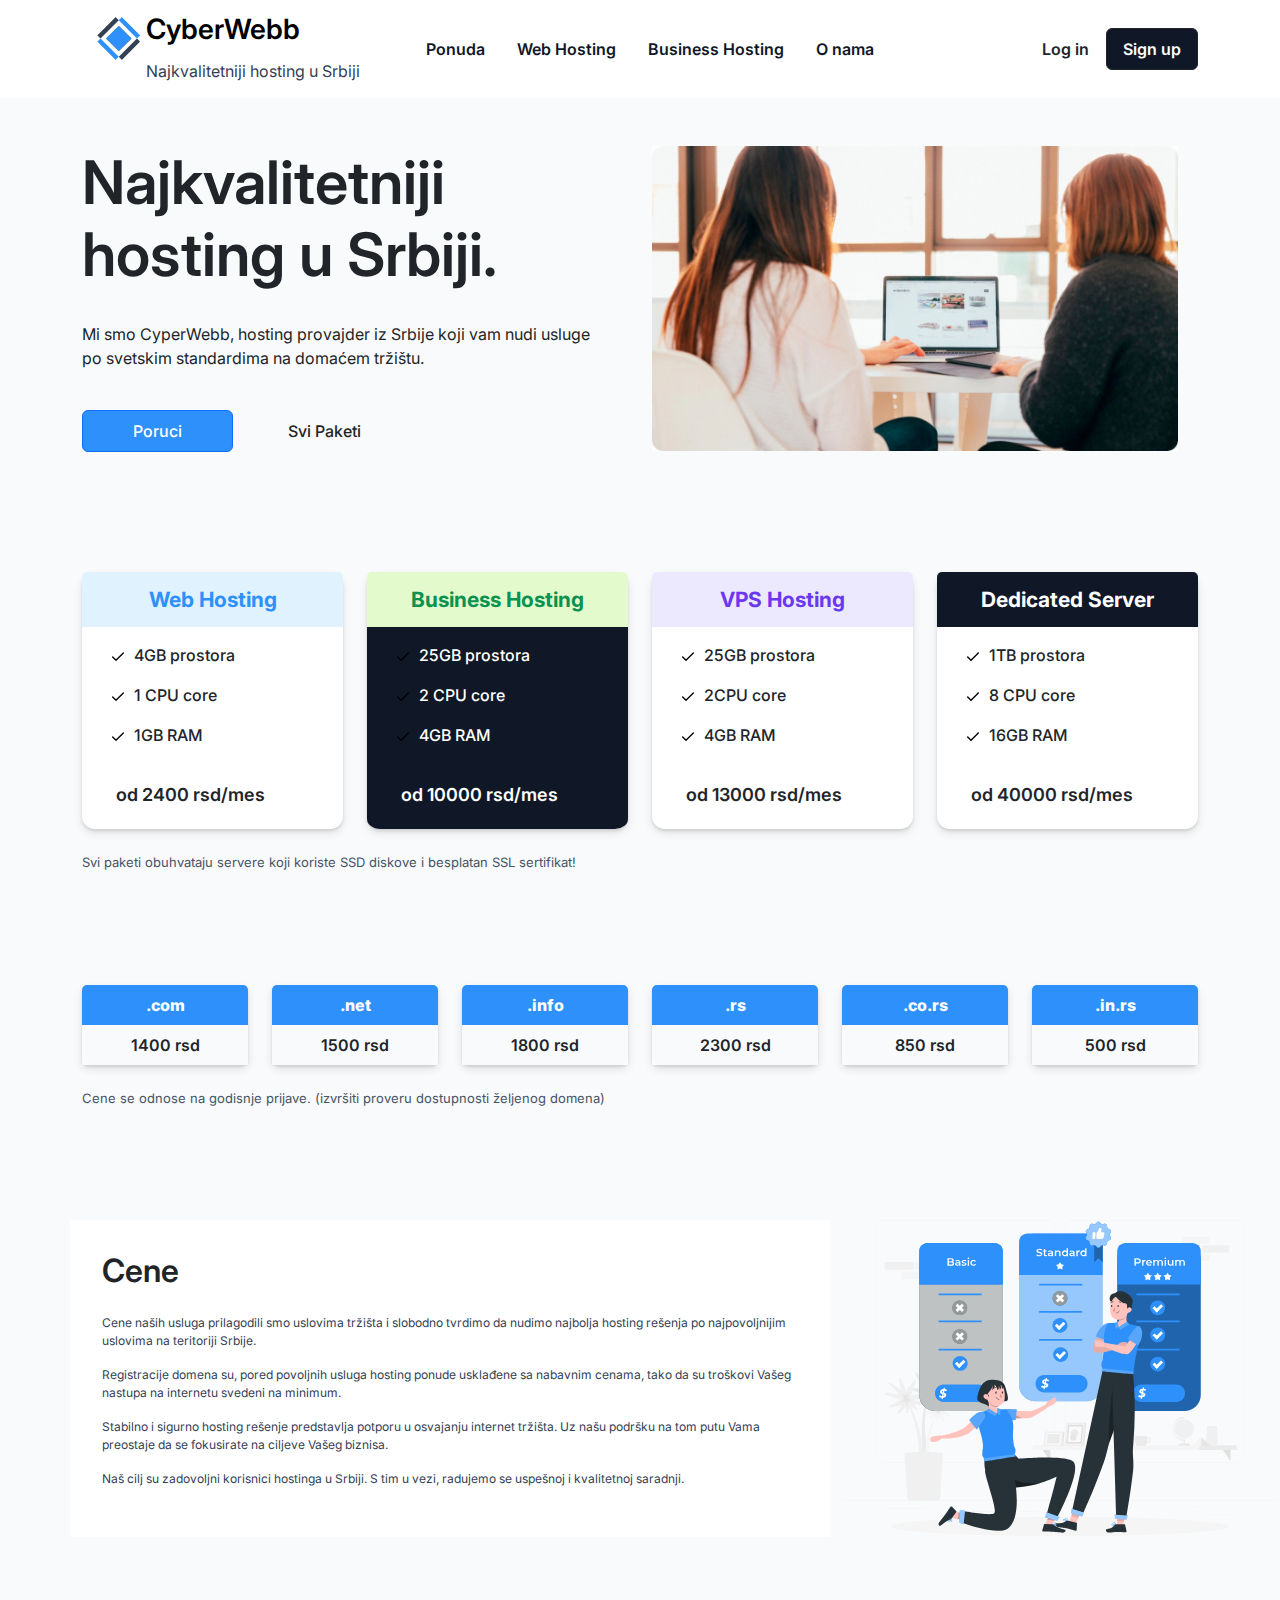
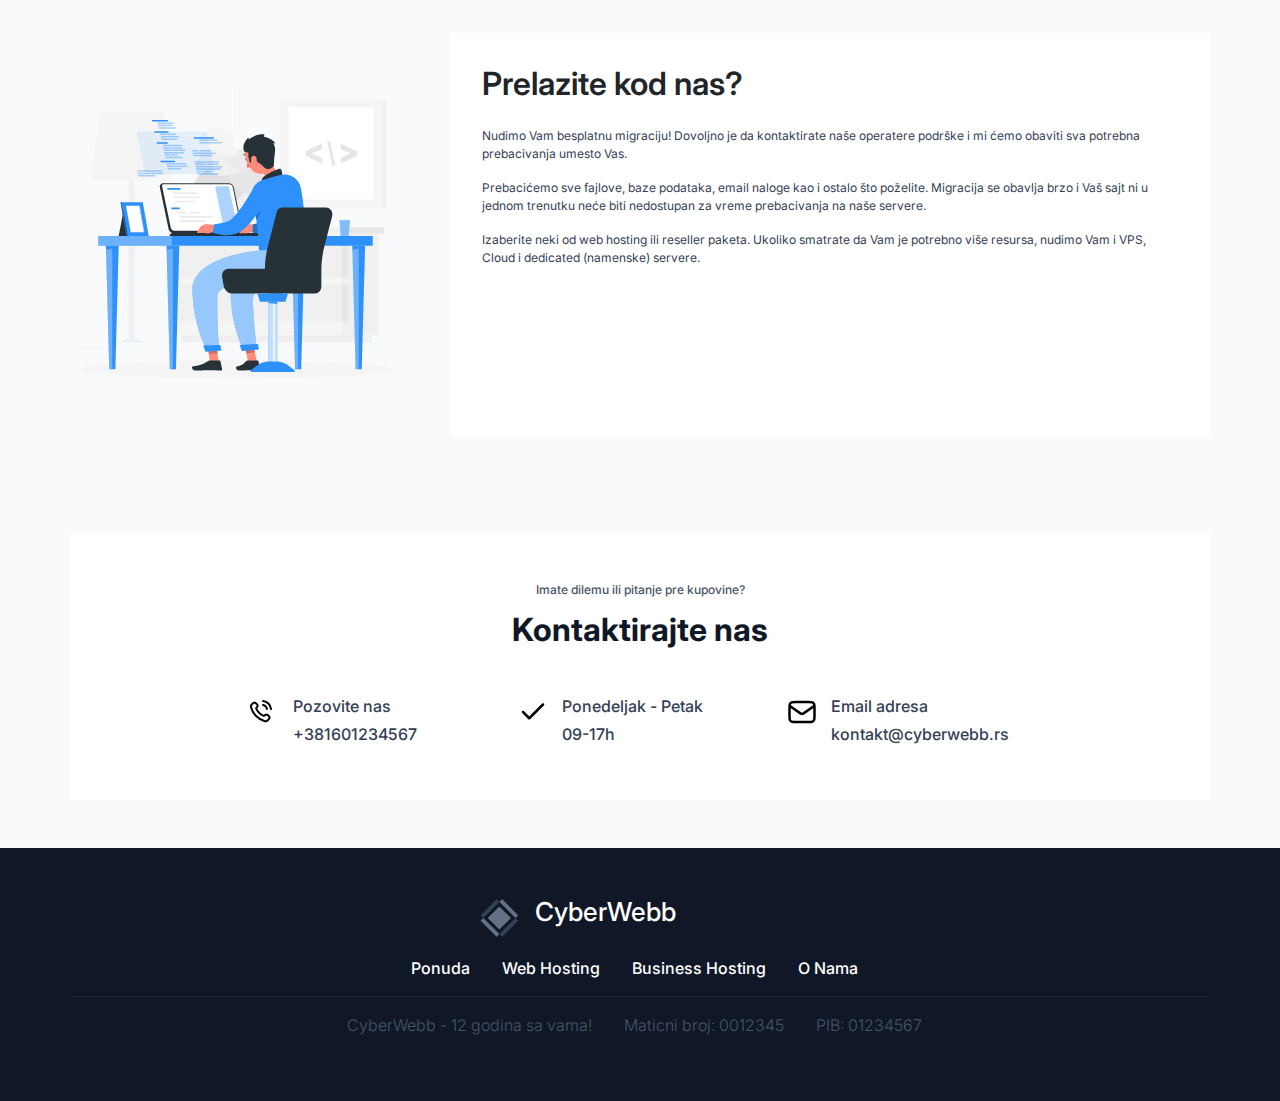
==== index.html @ d907bb4c "Initial commit" ====
<!DOCTYPE html>
<html lang="en">
<head>
  <title>Bootstrap Example</title>
  <meta charset="utf-8">
  <meta name="viewport" content="width=device-width, initial-scale=1">
  <link href="https://cdn.jsdelivr.net/npm/bootstrap@5.2.3/dist/css/bootstrap.min.css" rel="stylesheet">
  <script src="https://cdn.jsdelivr.net/npm/bootstrap@5.2.3/dist/js/bootstrap.bundle.min.js"></script>

  <link rel="preconnect" href="https://fonts.googleapis.com">
  <link rel="preconnect" href="https://fonts.gstatic.com" crossorigin>
  <link href="https://fonts.googleapis.com/css2?family=Inter:wght@100;200;300;400;500;600;700;800;900&family=Roboto:wght@100&display=swap" rel="stylesheet">

  <link rel="stylesheet" href="mystyle.css">
  <link rel="stylesheet" href="colors.css">
  <link rel="stylesheet" href="fonts.css">

</head>
<body>

<nav class="navbar navbar-expand-sm bg-white navbar-white">
  <div class="container">
    <a class="navbar-brand" href="#">
      <div class="container">
        <div class="row">
          <div class="col-sm-2">
            <img src="img/logouboji.svg" style="width: 50px" class="center">
          </div>
          <div class="col-sm-10">
            <h3>CyberWebb</h3>
            <small>Najkvalitetniji hosting u Srbiji</small>
          </div>
        </div>
      </div>
    </a>
    <button class="navbar-toggler" type="button" data-bs-toggle="collapse" data-bs-target="#collapsibleNavbar">
      <span class="navbar-toggler-icon"></span>
    </button>
    <div class="collapse navbar-collapse" id="collapsibleNavbar">
      <ul class="navbar-nav me-auto">
        <li class="nav-item">
          <a class="nav-link" href="#">Ponuda</a>
        </li>
        <li class="nav-item">
          <a class="nav-link" href="#">Web Hosting</a>
        </li>
        <li class="nav-item">
          <a class="nav-link" href="#">Business Hosting</a>
        </li>
        <li class="nav-item">
          <a class="nav-link" href="#">O nama</a>
        </li>
      </ul>
      <form class="d-flex">
        <button class="btn btn-white" type="button">Log in</button>
        <button class="btn btn-dark" type="button">Sign up</button>
      </form>
    </div>
  </div>
</nav>

<div class="container-fluid front-page">
  <div class="container">
    <div class="row">
      <div class="col-sm-6">
        <h1>Najkvalitetniji hosting u Srbiji.</h1>
        <br>
        <p>Mi smo CyperWebb, hosting provajder iz Srbije koji vam nudi usluge po svetskim standardima na domaćem tržištu.</p>
        <br>
        <div>
          <button type="button" class="btn btn-primary">Poruci</button>
          <button type="button" class="btn btn-white">Svi Paketi</button>
        </div>
        <br>
      </div>
      <div class="col-sm-6">
        <img src="img/slika3.tiff" style="max-width: 100%;">
      </div>
    </div>
  </div>
</div>

<div class="container-fluid">
  <div class="container ponude">
    <div class="row">
      <div class="col-lg-3 col-sm-6 mb-4">
        <div class="card web-hosting">
          <div class="card-header">
            Web Hosting
          </div>
          <div class="card-body">
            <div class="container">
              <div class="row">
                <div class="col-1">
                  <img src="img/check.svg" style="height: 16px">
                </div>
                <div class="col-10">
                  <p>4GB prostora</p>
                </div>
              </div>
            </div>
            <div class="container">
              <div class="row">
                <div class="col-1">
                  <img src="img/check.svg" style="height: 16px">
                </div>
                <div class="col-10">
                  <p>1 CPU core</p>
                </div>
              </div>
            </div>
            <div class="container">
              <div class="row">
                <div class="col-1">
                  <img src="img/check.svg" style="height: 16px">
                </div>
                <div class="col-10">
                  <p>1GB RAM</p>  
                </div>
              </div>
            </div>
            <div class="container cena">
              od 2400 rsd/mes
            </div>
          </div>
        </div>
      </div>
      <div class="col-lg-3 col-sm-6 mb-4">
        <div class="card business-hosting">
          <div class="card-header ">
            Business Hosting
          </div>
          <div class="card-body">
            <div class="container">
              <div class="row">
                <div class="col-1">
                  <img src="img/check.svg" style="height: 16px">
                </div>
                <div class="col-10">
                  <p>25GB prostora</p>
                </div>
              </div>
            </div>
            <div class="container">
              <div class="row">
                <div class="col-1">
                  <img src="img/check.svg" style="height: 16px">
                </div>
                <div class="col-10">
                  <p>2 CPU core</p>
                </div>
              </div>
            </div>
            <div class="container">
              <div class="row">
                <div class="col-1">
                  <img src="img/check.svg" style="height: 16px">
                </div>
                <div class="col-10">
                  <p>4GB RAM</p>  
                </div>
              </div>
            </div>
            <div class="container cena">
              od 10000 rsd/mes
            </div>
          </div>
        </div>
      </div>
      <div class="col-lg-3 col-sm-6 mb-4">
        <div class="card vps-hosting">
          <div class="card-header ">
            VPS Hosting
          </div>
          <div class="card-body">
            <div class="container">
              <div class="row">
                <div class="col-1">
                  <img src="img/check.svg" style="height: 16px">
                </div>
                <div class="col-10">
                  <p>25GB prostora</p>
                </div>
              </div>
            </div>
            <div class="container">
              <div class="row">
                <div class="col-1">
                  <img src="img/check.svg" style="height: 16px">
                </div>
                <div class="col-10">
                  <p>2CPU core</p>
                </div>
              </div>
            </div>
            <div class="container">
              <div class="row">
                <div class="col-1">
                  <img src="img/check.svg" style="height: 16px">
                </div>
                <div class="col-10">
                  <p>4GB RAM</p>  
                </div>
              </div>
            </div>
            <div class="container cena">
              od 13000 rsd/mes
            </div>
          </div>
        </div>
      </div>
      <div class="col-lg-3 col-sm-6 mb-4">
        <div class="card dedicated-server">
          <div class="card-header ">
            Dedicated Server
          </div>
          <div class="card-body">
            <div class="container">
              <div class="row">
                <div class="col-1">
                  <img src="img/check.svg" style="height: 16px">
                </div>
                <div class="col-10">
                  <p>1TB prostora</p>
                </div>
              </div>
            </div>
            <div class="container">
              <div class="row">
                <div class="col-1">
                  <img src="img/check.svg" style="height: 16px">
                </div>
                <div class="col-10">
                  <p>8 CPU core</p>
                </div>
              </div>
            </div>
            <div class="container">
              <div class="row">
                <div class="col-1">
                  <img src="img/check.svg" style="height: 16px">
                </div>
                <div class="col-10">
                  <p>16GB RAM</p>  
                </div>
              </div>
            </div>
            <div class="container cena">
              od 40000 rsd/mes
            </div>
          </div>
        </div>
      </div>
    </div>
  </div>
  <div class="container napomena">
    <div>
      <p>Svi paketi obuhvataju servere koji koriste SSD diskove i besplatan SSL sertifikat!</p>
    </div>
  </div>
</div>

<div class="container-fluid tabela">
  <div class="container">
    <div class="row">
      <div class="col-lg-2 col-md-4 col-sm-4 mb-4">
        <div class="card">
          <div class="card-header header">
            .com
          </div>
          <div class="card-header footer">
            1400 rsd
          </div>
        </div>
      </div>
      <div class="col-lg-2 col-md-4 col-sm-4 mb-4">
        <div class="card">
          <div class="card-header header">
            .net
          </div>
          <div class="card-header footer">
            1500 rsd
          </div>
        </div>
      </div>
      <div class="col-lg-2 col-md-4 col-sm-4 mb-4">
        <div class="card">
          <div class="card-header header">
            .info
          </div>
          <div class="card-header footer">
            1800 rsd
          </div>
        </div>
      </div>
      <div class="col-lg-2 col-md-4 col-sm-4 mb-4">
        <div class="card">
          <div class="card-header header">
            .rs
          </div>
          <div class="card-header footer">
            2300 rsd
          </div>
        </div>
      </div>
      <div class="col-lg-2 col-md-4 col-sm-4 mb-4">
        <div class="card">
          <div class="card-header header">
            .co.rs
          </div>
          <div class="card-header footer">
            850 rsd
          </div>
        </div>
      </div>
      <div class="col-lg-2 col-md-4 col-sm-4 mb-4">
        <div class="card">
          <div class="card-header header">
            .in.rs
          </div>
          <div class="card-header footer">
            500 rsd
          </div>
        </div>
      </div>
    </div>
  </div>
  <div class="container napomena">
    <div>
      <p>Cene se odnose na godisnje prijave. (izvršiti proveru dostupnosti željenog domena)</p>
    </div>
  </div>
</div>

<div class="container-fluid cene opis">
  <div class="container">
    <div class="row">
      <div class="col-sm-8 veliki-tekst">
        <h2>Cene</h2>
        <p>
        Cene naših usluga prilagodili smo uslovima tržišta i slobodno tvrdimo da nudimo najbolja hosting rešenja po najpovoljnijim uslovima na teritoriji Srbije.</p>
        <p>Registracije domena su, pored povoljnih usluga hosting ponude usklađene sa nabavnim cenama, tako da su troškovi Vašeg nastupa na internetu svedeni na minimum.</p>
        <p>Stabilno i sigurno hosting rešenje predstavlja potporu u osvajanju internet tržišta. Uz našu podršku na tom putu Vama preostaje da se fokusirate na ciljeve Vašeg biznisa.</p>
        <p>Naš cilj su zadovoljni korisnici hostinga u Srbiji. S tim u vezi, radujemo se uspešnoj i kvalitetnoj saradnji.</p>
        </p>
      </div>
      <div class="col-sm-4">
        <img src="img/svgslika1.svg" class="slika">
      </div>
    </div>
  </div>
</div>

<div class="container-fluid prelazite opis">
  <div class="container">
    <div class="row">
      <div class="col-sm-4">
        <img src="img/svgslika2.svg" class="slika">
      </div>
      <div class="col-sm-8 veliki-tekst">
        <h2>Prelazite kod nas?</h2>
        <p>Nudimo Vam besplatnu migraciju! Dovoljno je da kontaktirate naše operatere podrške i mi ćemo obaviti sva potrebna prebacivanja umesto Vas.</p>
        <p>Prebacićemo sve fajlove, baze podataka, email naloge kao i ostalo što poželite. Migracija se obavlja brzo i Vaš sajt ni u jednom trenutku neće biti nedostupan za vreme prebacivanja na naše servere.</p>
        <p>Izaberite neki od web hosting ili reseller paketa. Ukoliko smatrate da Vam je potrebno više resursa, nudimo Vam i VPS, Cloud i dedicated (namenske) servere.</p>
        </p>
      </div>
    </div>
  </div>
</div>

<div class="container-fluid">
  <div class="container" id="kontakt-kontenjer">
    <div class="container" id="kontakt-tekst">
      <div>
        <p>Imate dilemu ili pitanje pre kupovine?</p>
        <h2>Kontaktirajte nas</h2>
      </div>
    </div>
    <div class="container">
      <div class="row justify-content-center">
        <div class="col-sm-3">
          <div class="row">
            <div class="col-2">
              <div class=" center">
                <img src="img/phone.svg" style="height: 30px'">
              </div>
            </div>
            <div class="col-9">
              <h5>Pozovite nas</h5>
              <h5>+381601234567</h5>
            </div>
          </div>
        </div>
        <div class="col-sm-3">
          <div class="row">
            <div class="col-2">
              <img src="img/check.svg" style="height: 30px">
            </div>
            <div class="col-9">
              <h5>Ponedeljak - Petak</h5>
              <h5>09-17h</h5>
            </div>
          </div>
        </div>
        <div class="col-sm-3">
          <div class="row">
            <div class="col-2">
              <img src="img/mail.svg" style="height: 30px;">
            </div>
            <div class="col-9">
              <h5>Email adresa</h5>
              <h5>kontakt@cyberwebb.rs</h5>
            </div>
          </div>
        </div>
      </div>
    </div>
  </div>
</div>

<div class="container-fluid futer">
  <div class="container">
    <div class="row">
      <a class="navbar-brand">
      <div class="container" style="width: 350px;">
        <div class="row">
          <div class="col-sm-2">
            <img src="img/logocrnobeli.svg" style="width: 45px" class="center">
          </div>
          <div class="col-sm-10" id="logo-footer">
            <h3>CyberWebb</h3>
          </div>
        </div>
      </div>
    </a>
    <ul class="nav justify-content-center">
      <li class="nav-item">
        <a class="nav-link active" href="#">Ponuda</a>
      </li>
      <li class="nav-item">
        <a class="nav-link" href="#">Web Hosting</a>
      </li>
      <li class="nav-item">
        <a class="nav-link" href="#">Business Hosting</a>
      </li>
      <li class="nav-item">
        <a class="nav-link" href="#">O Nama</a>
      </li>
    </ul>
    <hr>
    <ul class="nav justify-content-center">
      <li class="nav-item">
        <p class="nav-sivo">CyberWebb - 12 godina sa vama!</p>
      </li>
      <li class="nav-item">
        <p class="nav-sivo">Maticni broj: 0012345</p>
      </li>
      <li class="nav-item">
        <p class="nav-sivo">PIB: 01234567</p>
      </li>
    </ul>
  </div>
</div>

</body>
</html>
---- mystyle.css ----
/*
MOJE BOJE

blue 100 E0F2FE
blue 500 2E90FA
gray 900 101828
gray 700 344054
gray 600 475467
green 500 099250
green 100 E3FBCC
purple 100 ECE9FE
purple 500 6938EF

background F9FAFB
white FFFFFF

*/

body {
  background-color: #F9FAFB;
  font-family: 'Inter', sans-serif;
}

body > .container-fluid {
  padding-top: 3em;
  padding-bottom: 3em;
}

.navbar h3 {
  padding: 0;
  font-weight: 600;
}
.navbar small {
  padding: 0;
  color: #344054;
  font-size: 16px;
}
.navbar .nav-link{
  font-weight: 600;
  color: #101828;
  font-size: 16px;
}
.navbar .nav-item {
  padding-left: 0.5em;
  padding-right: 0.5em;
}
.navbar .btn-dark {
  background-color: #101828;
  font-weight: 600;
  padding: 0.5em 1em 0.5em 1em;
}
.navbar .btn-white {
  font-weight: 600;
  padding: 0.5em 1em 0.5em 1em;
}


.front-page h1 {
  font-size: 60px;
  font-weight: 600;
}
.front-page .btn-primary {
  background-color: #2E90FA;
  padding-top: 8px;
  padding-bottom: 8px;
  padding-left: 50px;
  padding-right: 50px;
}
.front-page .btn-white {
    padding: 8px 50px 8px 50px;

}
.front-page .col-sm-6 {
  padding-right: 2em;
}
.front-page .btn {
  font-weight: 500;
}

.ponude .card-header {
  padding: 12px;
  font-size: 21px;
  font-weight: 700;
}
.ponude .card-body {
  font-weight: 500;
}
.ponude .cena {
  font-weight: 600;
  font-size: 18px;
  padding: 1em 1em 5px 1em;
}

.opis h2 {
  font-weight: 600;
  padding-bottom: 0.5em;
}
.opis p {
  font-weight: 400;
  font-size: 12px;
  color: #344054;
}


.napomena {
  color: #475467;
  font-size: 13px;
}

.tabela .header {
  color: #FFFFFF;
  font-weight: 800;
}
.tabela .footer {
  font-weight: 600;
}

.center {
  display: block;
  margin: auto;
}

/*.container div{
  border: 1px solid black;
}
*/

.ponude .card{
  border-radius: 5%;
}
.tabela .card{
  border-radius: 5%;
}

.web-hosting .card-header {
  background-color: #E0F2FE;
  color: #2E90FA;
}

.business-hosting .card-header {
  background-color: #E3FBCC;
  color: #099250;
}
.business-hosting .card-body {
  border-bottom-left-radius: 5%;
  border-bottom-right-radius: 5%;
  background-color: #101828;
  color: #FFFFFF;
}

.vps-hosting .card-header {
  background-color: #ECE9FE;
  color: #6938EF;
}

.dedicated-server .card-header {
  background-color: #101828;
  color: #FFFFFF;
}


.card-header {
  text-align: center;
}

.tabela .header {
  background-color: #2E90FA;
}

.tabela .footer {
  background-color: #F9FAFB;
}


.cene .slika {
  max-height: 200%;
  float: left;
}

.prelazite .slika {
  max-height: 200%;
  float: right;
}

.veliki-tekst {
  background-color: #FFFFFF;
  padding: 2em;
}

.futer {
  background-color: #101828;
}

#kontakt-kontenjer {
  background-color: #FFFFFF;
  padding: 2em;
  padding-top: 3em;
  padding-bottom: 3em;
}
#kontakt-kontenjer p{
  font-size: 12px;
  color: #475467;
  font-weight: 500;
  text-align: center;
  margin-bottom: 1em
}
#kontakt-kontenjer h2{
  font-size: 32px;
  color: #101828;
  font-weight: 700;
  padding-bottom: 0.5em;
  text-align: center;
  margin-bottom: 1em
}
#kontakt-kontenjer h5{
  font-size: 16px;
  color: #344054;
  font-weight: 500;
  padding: 0;
}

.futer .navbar-brand {
  color: #FFFFFF;
}
.futer .nav-link {
  color: #FFFFFF;
  font-weight: 500;
  padding: 16px;
}
.futer .nav-sivo {
  padding-left: 1em;
  padding-right: 1em;
  color: #475467;
  font-size: 16px;
  font-weight: 300;
}
.futer hr {
  color: #475467;
}
.futer h3 {
  font-size: 26px;
}

div.card-header {
  border: 0;
}

div.card {
  border: 0;
  box-shadow: 0 2px 3px 0 rgba(0, 0, 0, 0.1), 0 4px 10px 0 rgba(0, 0, 0, 0.1);
}




/*TODO

border radius ne menja i za elemente ispred carda
zasto ima ogroman pading ispod velikog teksta
logo i tekst namesti
sredi ikonice u kontaktirajte nas
velicine fontova





*/
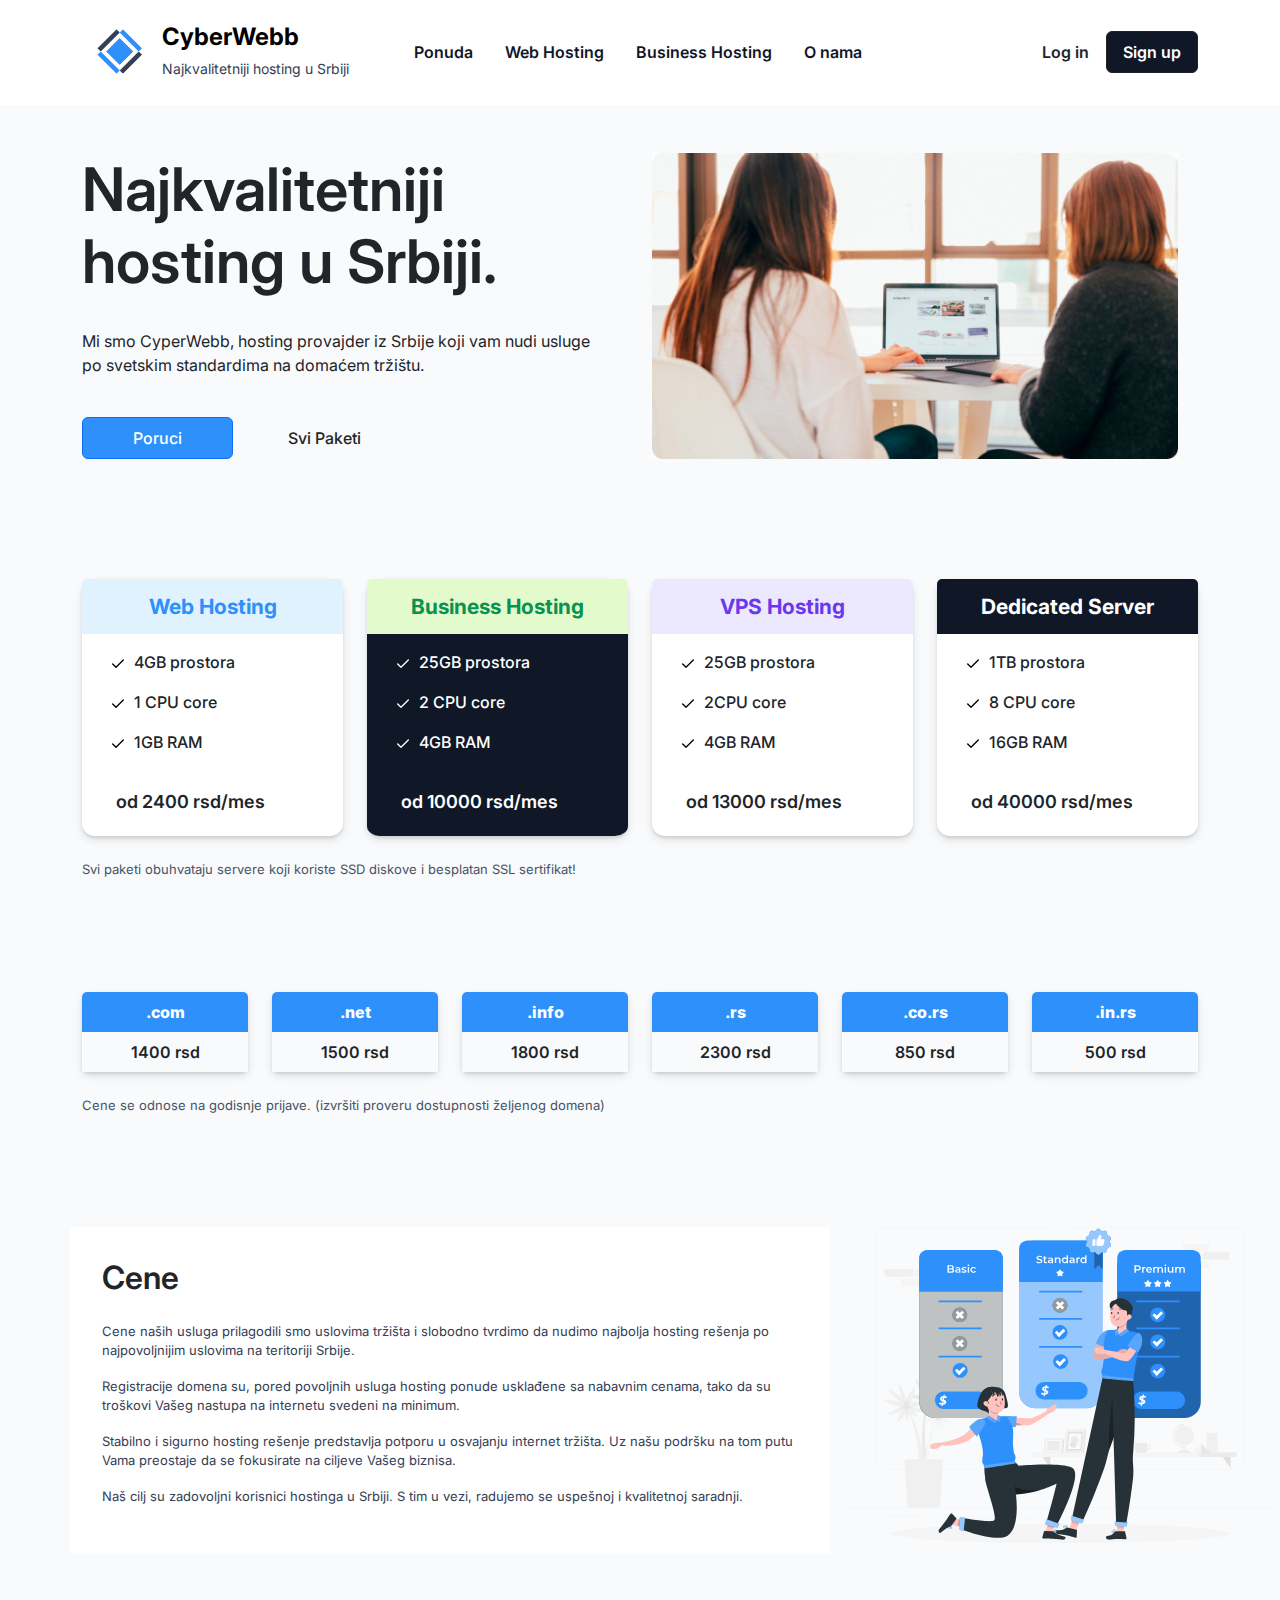
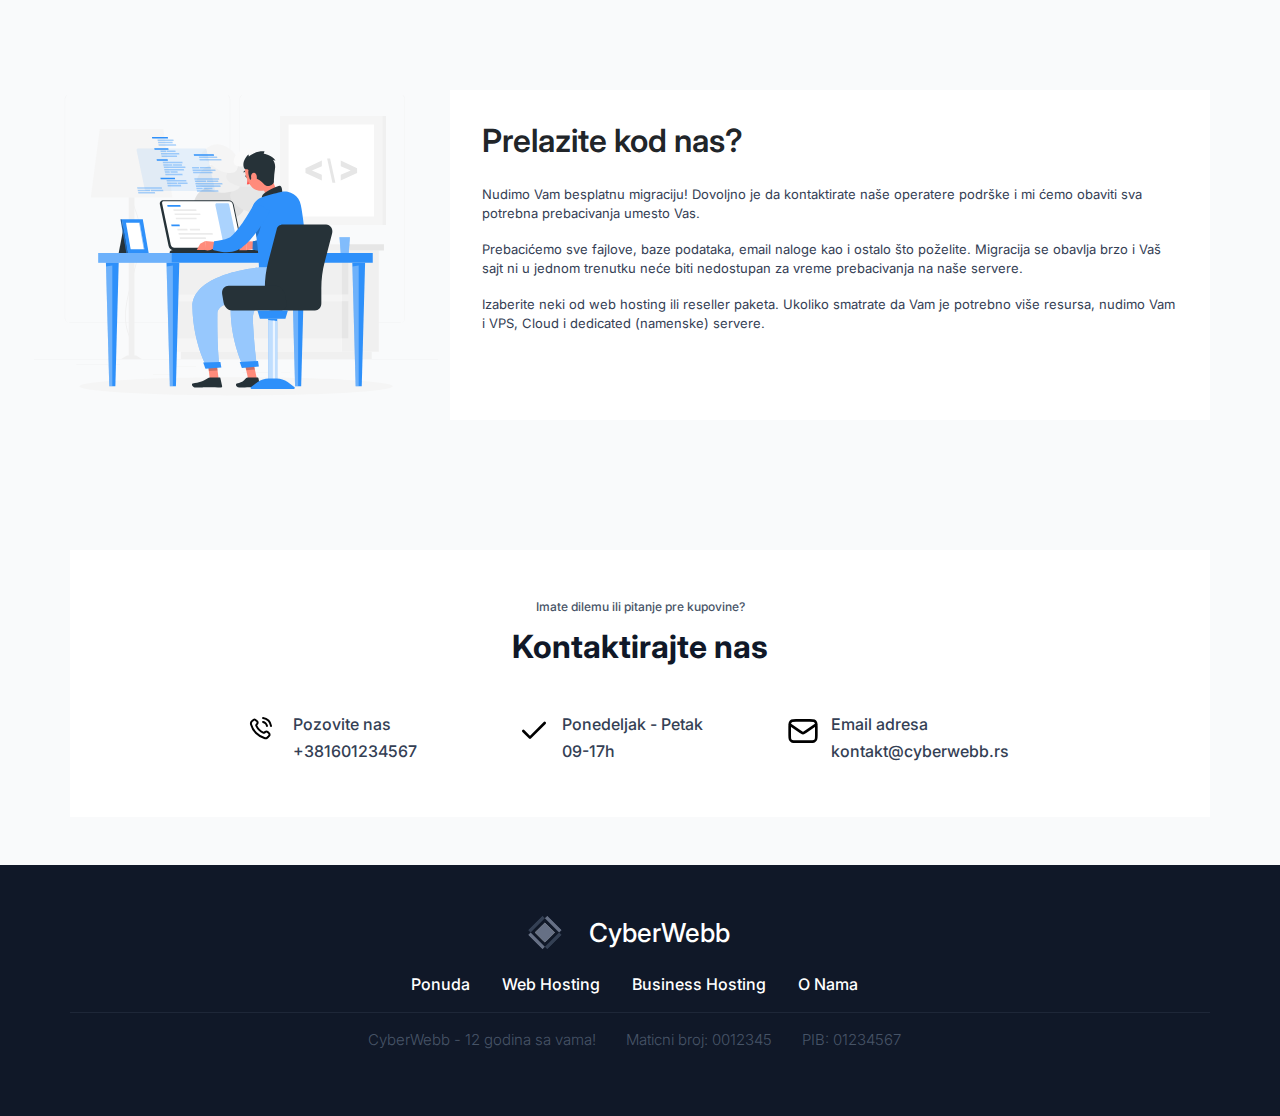
==== commit b92369eb: "Ponuda gotova" ====
--- a/index.html
+++ b/index.html
@@ -21,12 +21,12 @@
 <nav class="navbar navbar-expand-sm bg-white navbar-white">
   <div class="container">
     <a class="navbar-brand" href="#">
-      <div class="container">
+      <div class="container" style="min-width: 300px;">
         <div class="row">
-          <div class="col-sm-2">
-            <img src="img/logouboji.svg" style="width: 50px" class="center">
-          </div>
-          <div class="col-sm-10">
+          <div class="c logo1" style="width: 20%">
+            <img src="img/logouboji.svg" style="width: 52px;" class="center">
+          </div>
+          <div class="c logotekst" style="width: 80%">
             <h3>CyberWebb</h3>
             <small>Najkvalitetniji hosting u Srbiji</small>
           </div>
@@ -134,7 +134,7 @@
             <div class="container">
               <div class="row">
                 <div class="col-1">
-                  <img src="img/check.svg" style="height: 16px">
+                  <img src="img/check.svg" style="height: 16px; filter: invert(100%);">
                 </div>
                 <div class="col-10">
                   <p>25GB prostora</p>
@@ -144,7 +144,7 @@
             <div class="container">
               <div class="row">
                 <div class="col-1">
-                  <img src="img/check.svg" style="height: 16px">
+                  <img src="img/check.svg" style="height: 16px; filter: invert(100%);">
                 </div>
                 <div class="col-10">
                   <p>2 CPU core</p>
@@ -154,7 +154,7 @@
             <div class="container">
               <div class="row">
                 <div class="col-1">
-                  <img src="img/check.svg" style="height: 16px">
+                  <img src="img/check.svg" style="height: 16px; filter: invert(100%);">
                 </div>
                 <div class="col-10">
                   <p>4GB RAM</p>  
@@ -357,7 +357,7 @@
       <div class="col-sm-4">
         <img src="img/svgslika2.svg" class="slika">
       </div>
-      <div class="col-sm-8 veliki-tekst">
+      <div class="col-sm-8 veliki-tekst" style="margin-top: 40px; height: 330px;">
         <h2>Prelazite kod nas?</h2>
         <p>Nudimo Vam besplatnu migraciju! Dovoljno je da kontaktirate naše operatere podrške i mi ćemo obaviti sva potrebna prebacivanja umesto Vas.</p>
         <p>Prebacićemo sve fajlove, baze podataka, email naloge kao i ostalo što poželite. Migracija se obavlja brzo i Vaš sajt ni u jednom trenutku neće biti nedostupan za vreme prebacivanja na naše servere.</p>
@@ -382,7 +382,7 @@
           <div class="row">
             <div class="col-2">
               <div class=" center">
-                <img src="img/phone.svg" style="height: 30px'">
+                <img src="img/phone.svg" style="height: 32px'">
               </div>
             </div>
             <div class="col-9">
@@ -394,7 +394,7 @@
         <div class="col-sm-3">
           <div class="row">
             <div class="col-2">
-              <img src="img/check.svg" style="height: 30px">
+              <img src="img/check.svg" style="height: 32px">
             </div>
             <div class="col-9">
               <h5>Ponedeljak - Petak</h5>
@@ -405,7 +405,7 @@
         <div class="col-sm-3">
           <div class="row">
             <div class="col-2">
-              <img src="img/mail.svg" style="height: 30px;">
+              <img src="img/mail.svg" style="height: 32px;">
             </div>
             <div class="col-9">
               <h5>Email adresa</h5>
@@ -424,10 +424,10 @@
       <a class="navbar-brand">
       <div class="container" style="width: 350px;">
         <div class="row">
-          <div class="col-sm-2">
-            <img src="img/logocrnobeli.svg" style="width: 45px" class="center">
-          </div>
-          <div class="col-sm-10" id="logo-footer">
+          <div class="c" style="width: 32%">
+            <img src="img/logocrnobeli.svg" style="width: 40px; float:right;" class="center">
+          </div>
+          <div class="c center" style="width: 68%; padding-top: 4px;" id="logo-footer">
             <h3>CyberWebb</h3>
           </div>
         </div>
--- a/mystyle.css
+++ b/mystyle.css
@@ -26,14 +26,25 @@
   padding-bottom: 3em;
 }
 
+
+.navbar .logo1 {
+  padding-top: 12px;
+}
+.navbar .logotekst {
+  padding: 10px;
+  padding-left: 20px;
+}
 .navbar h3 {
   padding: 0;
-  font-weight: 600;
+  margin: 0;
+  font-weight: 700;
+  font-size: 24px;
 }
 .navbar small {
   padding: 0;
+  margin: 0;
   color: #344054;
-  font-size: 16px;
+  font-size: 14px;
 }
 .navbar .nav-link{
   font-weight: 600;
@@ -97,7 +108,7 @@
 }
 .opis p {
   font-weight: 400;
-  font-size: 12px;
+  font-size: 13px;
   color: #344054;
 }
 
@@ -231,7 +242,7 @@
   padding-left: 1em;
   padding-right: 1em;
   color: #475467;
-  font-size: 16px;
+  font-size: 15px;
   font-weight: 300;
 }
 .futer hr {
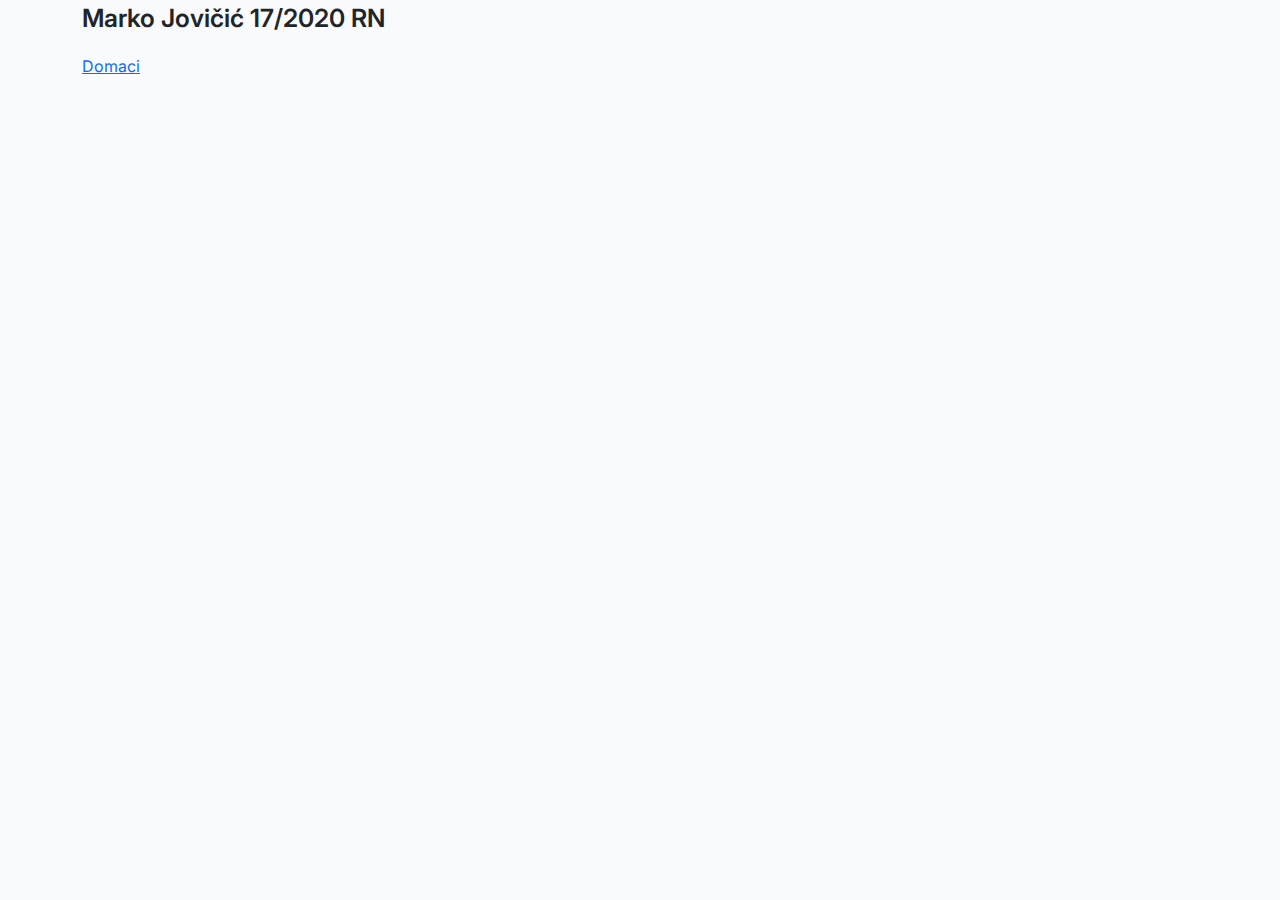
==== commit a725f258: "Added missing pages" ====
--- a/index.html
+++ b/index.html
@@ -12,455 +12,25 @@
   <link href="https://fonts.googleapis.com/css2?family=Inter:wght@100;200;300;400;500;600;700;800;900&family=Roboto:wght@100&display=swap" rel="stylesheet">
 
   <link rel="stylesheet" href="mystyle.css">
-  <link rel="stylesheet" href="colors.css">
-  <link rel="stylesheet" href="fonts.css">
+  <style>
+    body {
+      background-color: #F9FAFB;
+      font-family: 'Inter', sans-serif;
+    }
+    p {
+      font-weight: 600;
+      font-size: 25px;
+    }
+
+  </style>
 
 </head>
 <body>
+  <div class="container">
+    <p>Marko Jovičić 17/2020 RN</p>
+    <a href="ponuda.html" target="_self"> Domaci </a>
+  </div>
 
-<nav class="navbar navbar-expand-sm bg-white navbar-white">
-  <div class="container">
-    <a class="navbar-brand" href="#">
-      <div class="container" style="min-width: 300px;">
-        <div class="row">
-          <div class="c logo1" style="width: 20%">
-            <img src="img/logouboji.svg" style="width: 52px;" class="center">
-          </div>
-          <div class="c logotekst" style="width: 80%">
-            <h3>CyberWebb</h3>
-            <small>Najkvalitetniji hosting u Srbiji</small>
-          </div>
-        </div>
-      </div>
-    </a>
-    <button class="navbar-toggler" type="button" data-bs-toggle="collapse" data-bs-target="#collapsibleNavbar">
-      <span class="navbar-toggler-icon"></span>
-    </button>
-    <div class="collapse navbar-collapse" id="collapsibleNavbar">
-      <ul class="navbar-nav me-auto">
-        <li class="nav-item">
-          <a class="nav-link" href="#">Ponuda</a>
-        </li>
-        <li class="nav-item">
-          <a class="nav-link" href="#">Web Hosting</a>
-        </li>
-        <li class="nav-item">
-          <a class="nav-link" href="#">Business Hosting</a>
-        </li>
-        <li class="nav-item">
-          <a class="nav-link" href="#">O nama</a>
-        </li>
-      </ul>
-      <form class="d-flex">
-        <button class="btn btn-white" type="button">Log in</button>
-        <button class="btn btn-dark" type="button">Sign up</button>
-      </form>
-    </div>
-  </div>
-</nav>
-
-<div class="container-fluid front-page">
-  <div class="container">
-    <div class="row">
-      <div class="col-sm-6">
-        <h1>Najkvalitetniji hosting u Srbiji.</h1>
-        <br>
-        <p>Mi smo CyperWebb, hosting provajder iz Srbije koji vam nudi usluge po svetskim standardima na domaćem tržištu.</p>
-        <br>
-        <div>
-          <button type="button" class="btn btn-primary">Poruci</button>
-          <button type="button" class="btn btn-white">Svi Paketi</button>
-        </div>
-        <br>
-      </div>
-      <div class="col-sm-6">
-        <img src="img/slika3.tiff" style="max-width: 100%;">
-      </div>
-    </div>
-  </div>
-</div>
-
-<div class="container-fluid">
-  <div class="container ponude">
-    <div class="row">
-      <div class="col-lg-3 col-sm-6 mb-4">
-        <div class="card web-hosting">
-          <div class="card-header">
-            Web Hosting
-          </div>
-          <div class="card-body">
-            <div class="container">
-              <div class="row">
-                <div class="col-1">
-                  <img src="img/check.svg" style="height: 16px">
-                </div>
-                <div class="col-10">
-                  <p>4GB prostora</p>
-                </div>
-              </div>
-            </div>
-            <div class="container">
-              <div class="row">
-                <div class="col-1">
-                  <img src="img/check.svg" style="height: 16px">
-                </div>
-                <div class="col-10">
-                  <p>1 CPU core</p>
-                </div>
-              </div>
-            </div>
-            <div class="container">
-              <div class="row">
-                <div class="col-1">
-                  <img src="img/check.svg" style="height: 16px">
-                </div>
-                <div class="col-10">
-                  <p>1GB RAM</p>  
-                </div>
-              </div>
-            </div>
-            <div class="container cena">
-              od 2400 rsd/mes
-            </div>
-          </div>
-        </div>
-      </div>
-      <div class="col-lg-3 col-sm-6 mb-4">
-        <div class="card business-hosting">
-          <div class="card-header ">
-            Business Hosting
-          </div>
-          <div class="card-body">
-            <div class="container">
-              <div class="row">
-                <div class="col-1">
-                  <img src="img/check.svg" style="height: 16px; filter: invert(100%);">
-                </div>
-                <div class="col-10">
-                  <p>25GB prostora</p>
-                </div>
-              </div>
-            </div>
-            <div class="container">
-              <div class="row">
-                <div class="col-1">
-                  <img src="img/check.svg" style="height: 16px; filter: invert(100%);">
-                </div>
-                <div class="col-10">
-                  <p>2 CPU core</p>
-                </div>
-              </div>
-            </div>
-            <div class="container">
-              <div class="row">
-                <div class="col-1">
-                  <img src="img/check.svg" style="height: 16px; filter: invert(100%);">
-                </div>
-                <div class="col-10">
-                  <p>4GB RAM</p>  
-                </div>
-              </div>
-            </div>
-            <div class="container cena">
-              od 10000 rsd/mes
-            </div>
-          </div>
-        </div>
-      </div>
-      <div class="col-lg-3 col-sm-6 mb-4">
-        <div class="card vps-hosting">
-          <div class="card-header ">
-            VPS Hosting
-          </div>
-          <div class="card-body">
-            <div class="container">
-              <div class="row">
-                <div class="col-1">
-                  <img src="img/check.svg" style="height: 16px">
-                </div>
-                <div class="col-10">
-                  <p>25GB prostora</p>
-                </div>
-              </div>
-            </div>
-            <div class="container">
-              <div class="row">
-                <div class="col-1">
-                  <img src="img/check.svg" style="height: 16px">
-                </div>
-                <div class="col-10">
-                  <p>2CPU core</p>
-                </div>
-              </div>
-            </div>
-            <div class="container">
-              <div class="row">
-                <div class="col-1">
-                  <img src="img/check.svg" style="height: 16px">
-                </div>
-                <div class="col-10">
-                  <p>4GB RAM</p>  
-                </div>
-              </div>
-            </div>
-            <div class="container cena">
-              od 13000 rsd/mes
-            </div>
-          </div>
-        </div>
-      </div>
-      <div class="col-lg-3 col-sm-6 mb-4">
-        <div class="card dedicated-server">
-          <div class="card-header ">
-            Dedicated Server
-          </div>
-          <div class="card-body">
-            <div class="container">
-              <div class="row">
-                <div class="col-1">
-                  <img src="img/check.svg" style="height: 16px">
-                </div>
-                <div class="col-10">
-                  <p>1TB prostora</p>
-                </div>
-              </div>
-            </div>
-            <div class="container">
-              <div class="row">
-                <div class="col-1">
-                  <img src="img/check.svg" style="height: 16px">
-                </div>
-                <div class="col-10">
-                  <p>8 CPU core</p>
-                </div>
-              </div>
-            </div>
-            <div class="container">
-              <div class="row">
-                <div class="col-1">
-                  <img src="img/check.svg" style="height: 16px">
-                </div>
-                <div class="col-10">
-                  <p>16GB RAM</p>  
-                </div>
-              </div>
-            </div>
-            <div class="container cena">
-              od 40000 rsd/mes
-            </div>
-          </div>
-        </div>
-      </div>
-    </div>
-  </div>
-  <div class="container napomena">
-    <div>
-      <p>Svi paketi obuhvataju servere koji koriste SSD diskove i besplatan SSL sertifikat!</p>
-    </div>
-  </div>
-</div>
-
-<div class="container-fluid tabela">
-  <div class="container">
-    <div class="row">
-      <div class="col-lg-2 col-md-4 col-sm-4 mb-4">
-        <div class="card">
-          <div class="card-header header">
-            .com
-          </div>
-          <div class="card-header footer">
-            1400 rsd
-          </div>
-        </div>
-      </div>
-      <div class="col-lg-2 col-md-4 col-sm-4 mb-4">
-        <div class="card">
-          <div class="card-header header">
-            .net
-          </div>
-          <div class="card-header footer">
-            1500 rsd
-          </div>
-        </div>
-      </div>
-      <div class="col-lg-2 col-md-4 col-sm-4 mb-4">
-        <div class="card">
-          <div class="card-header header">
-            .info
-          </div>
-          <div class="card-header footer">
-            1800 rsd
-          </div>
-        </div>
-      </div>
-      <div class="col-lg-2 col-md-4 col-sm-4 mb-4">
-        <div class="card">
-          <div class="card-header header">
-            .rs
-          </div>
-          <div class="card-header footer">
-            2300 rsd
-          </div>
-        </div>
-      </div>
-      <div class="col-lg-2 col-md-4 col-sm-4 mb-4">
-        <div class="card">
-          <div class="card-header header">
-            .co.rs
-          </div>
-          <div class="card-header footer">
-            850 rsd
-          </div>
-        </div>
-      </div>
-      <div class="col-lg-2 col-md-4 col-sm-4 mb-4">
-        <div class="card">
-          <div class="card-header header">
-            .in.rs
-          </div>
-          <div class="card-header footer">
-            500 rsd
-          </div>
-        </div>
-      </div>
-    </div>
-  </div>
-  <div class="container napomena">
-    <div>
-      <p>Cene se odnose na godisnje prijave. (izvršiti proveru dostupnosti željenog domena)</p>
-    </div>
-  </div>
-</div>
-
-<div class="container-fluid cene opis">
-  <div class="container">
-    <div class="row">
-      <div class="col-sm-8 veliki-tekst">
-        <h2>Cene</h2>
-        <p>
-        Cene naših usluga prilagodili smo uslovima tržišta i slobodno tvrdimo da nudimo najbolja hosting rešenja po najpovoljnijim uslovima na teritoriji Srbije.</p>
-        <p>Registracije domena su, pored povoljnih usluga hosting ponude usklađene sa nabavnim cenama, tako da su troškovi Vašeg nastupa na internetu svedeni na minimum.</p>
-        <p>Stabilno i sigurno hosting rešenje predstavlja potporu u osvajanju internet tržišta. Uz našu podršku na tom putu Vama preostaje da se fokusirate na ciljeve Vašeg biznisa.</p>
-        <p>Naš cilj su zadovoljni korisnici hostinga u Srbiji. S tim u vezi, radujemo se uspešnoj i kvalitetnoj saradnji.</p>
-        </p>
-      </div>
-      <div class="col-sm-4">
-        <img src="img/svgslika1.svg" class="slika">
-      </div>
-    </div>
-  </div>
-</div>
-
-<div class="container-fluid prelazite opis">
-  <div class="container">
-    <div class="row">
-      <div class="col-sm-4">
-        <img src="img/svgslika2.svg" class="slika">
-      </div>
-      <div class="col-sm-8 veliki-tekst" style="margin-top: 40px; height: 330px;">
-        <h2>Prelazite kod nas?</h2>
-        <p>Nudimo Vam besplatnu migraciju! Dovoljno je da kontaktirate naše operatere podrške i mi ćemo obaviti sva potrebna prebacivanja umesto Vas.</p>
-        <p>Prebacićemo sve fajlove, baze podataka, email naloge kao i ostalo što poželite. Migracija se obavlja brzo i Vaš sajt ni u jednom trenutku neće biti nedostupan za vreme prebacivanja na naše servere.</p>
-        <p>Izaberite neki od web hosting ili reseller paketa. Ukoliko smatrate da Vam je potrebno više resursa, nudimo Vam i VPS, Cloud i dedicated (namenske) servere.</p>
-        </p>
-      </div>
-    </div>
-  </div>
-</div>
-
-<div class="container-fluid">
-  <div class="container" id="kontakt-kontenjer">
-    <div class="container" id="kontakt-tekst">
-      <div>
-        <p>Imate dilemu ili pitanje pre kupovine?</p>
-        <h2>Kontaktirajte nas</h2>
-      </div>
-    </div>
-    <div class="container">
-      <div class="row justify-content-center">
-        <div class="col-sm-3">
-          <div class="row">
-            <div class="col-2">
-              <div class=" center">
-                <img src="img/phone.svg" style="height: 32px'">
-              </div>
-            </div>
-            <div class="col-9">
-              <h5>Pozovite nas</h5>
-              <h5>+381601234567</h5>
-            </div>
-          </div>
-        </div>
-        <div class="col-sm-3">
-          <div class="row">
-            <div class="col-2">
-              <img src="img/check.svg" style="height: 32px">
-            </div>
-            <div class="col-9">
-              <h5>Ponedeljak - Petak</h5>
-              <h5>09-17h</h5>
-            </div>
-          </div>
-        </div>
-        <div class="col-sm-3">
-          <div class="row">
-            <div class="col-2">
-              <img src="img/mail.svg" style="height: 32px;">
-            </div>
-            <div class="col-9">
-              <h5>Email adresa</h5>
-              <h5>kontakt@cyberwebb.rs</h5>
-            </div>
-          </div>
-        </div>
-      </div>
-    </div>
-  </div>
-</div>
-
-<div class="container-fluid futer">
-  <div class="container">
-    <div class="row">
-      <a class="navbar-brand">
-      <div class="container" style="width: 350px;">
-        <div class="row">
-          <div class="c" style="width: 32%">
-            <img src="img/logocrnobeli.svg" style="width: 40px; float:right;" class="center">
-          </div>
-          <div class="c center" style="width: 68%; padding-top: 4px;" id="logo-footer">
-            <h3>CyberWebb</h3>
-          </div>
-        </div>
-      </div>
-    </a>
-    <ul class="nav justify-content-center">
-      <li class="nav-item">
-        <a class="nav-link active" href="#">Ponuda</a>
-      </li>
-      <li class="nav-item">
-        <a class="nav-link" href="#">Web Hosting</a>
-      </li>
-      <li class="nav-item">
-        <a class="nav-link" href="#">Business Hosting</a>
-      </li>
-      <li class="nav-item">
-        <a class="nav-link" href="#">O Nama</a>
-      </li>
-    </ul>
-    <hr>
-    <ul class="nav justify-content-center">
-      <li class="nav-item">
-        <p class="nav-sivo">CyberWebb - 12 godina sa vama!</p>
-      </li>
-      <li class="nav-item">
-        <p class="nav-sivo">Maticni broj: 0012345</p>
-      </li>
-      <li class="nav-item">
-        <p class="nav-sivo">PIB: 01234567</p>
-      </li>
-    </ul>
-  </div>
-</div>
 
 </body>
 </html>--- a/mystyle.css
+++ b/mystyle.css
@@ -26,13 +26,17 @@
   padding-bottom: 3em;
 }
 
+/*.container div{
+  border: 1px solid black;
+}*/
+
 
 .navbar .logo1 {
-  padding-top: 12px;
+  padding-top: 11px;
 }
 .navbar .logotekst {
   padding: 10px;
-  padding-left: 20px;
+  padding-left: 18px;
 }
 .navbar h3 {
   padding: 0;
@@ -44,7 +48,8 @@
   padding: 0;
   margin: 0;
   color: #344054;
-  font-size: 14px;
+  font-size: 13px;
+  font-weight: 300;
 }
 .navbar .nav-link{
   font-weight: 600;
@@ -59,10 +64,12 @@
   background-color: #101828;
   font-weight: 600;
   padding: 0.5em 1em 0.5em 1em;
+  border-radius: 14px;
 }
 .navbar .btn-white {
   font-weight: 600;
   padding: 0.5em 1em 0.5em 1em;
+  border-radius: 14px;
 }
 
 
@@ -76,10 +83,11 @@
   padding-bottom: 8px;
   padding-left: 50px;
   padding-right: 50px;
+  border-radius: 14px;
 }
 .front-page .btn-white {
-    padding: 8px 50px 8px 50px;
-
+  padding: 8px 50px 8px 50px;
+  border-radius: 14px;
 }
 .front-page .col-sm-6 {
   padding-right: 2em;
@@ -102,6 +110,47 @@
   padding: 1em 1em 5px 1em;
 }
 
+.web-paketi .card-header {
+  background-color: #E0F2FE;
+  color: #2E90FA;
+}
+.web-paketi .cena .btn{
+  font-weight: 600;
+  font-size: 18px;
+  border-radius: 14px;
+  background-color: #2E90FA;
+  border: none;
+  opacity: 100%;
+  padding: 8px 16px 8px 16px;
+}
+.business-paketi .card-header {
+  background-color: #E3FBCC;
+  color: #099250;
+}
+.business-paketi .cena .btn{
+  font-weight: 600;
+  font-size: 18px;
+  border-radius: 14px;
+  background-color: #099250;
+  border: none;
+  opacity: 100%;
+  padding: 8px 16px 8px 16px;
+}
+.business-paketi .cena .btn-white{
+  font-weight: 600;
+  font-size: 18px;
+  border-radius: 14px;
+  color: #101828;
+  background-color: #FFFFFF;
+  border: none;
+  opacity: 100%;
+  padding: 8px 16px 8px 16px;
+}
+.business-paketi .cena {
+  padding: 0.5em 1em 0 1em;
+}
+
+
 .opis h2 {
   font-weight: 600;
   padding-bottom: 0.5em;
@@ -131,11 +180,6 @@
   margin: auto;
 }
 
-/*.container div{
-  border: 1px solid black;
-}
-*/
-
 .ponude .card{
   border-radius: 5%;
 }
@@ -147,14 +191,11 @@
   background-color: #E0F2FE;
   color: #2E90FA;
 }
-
 .business-hosting .card-header {
   background-color: #E3FBCC;
   color: #099250;
 }
 .business-hosting .card-body {
-  border-bottom-left-radius: 5%;
-  border-bottom-right-radius: 5%;
   background-color: #101828;
   color: #FFFFFF;
 }
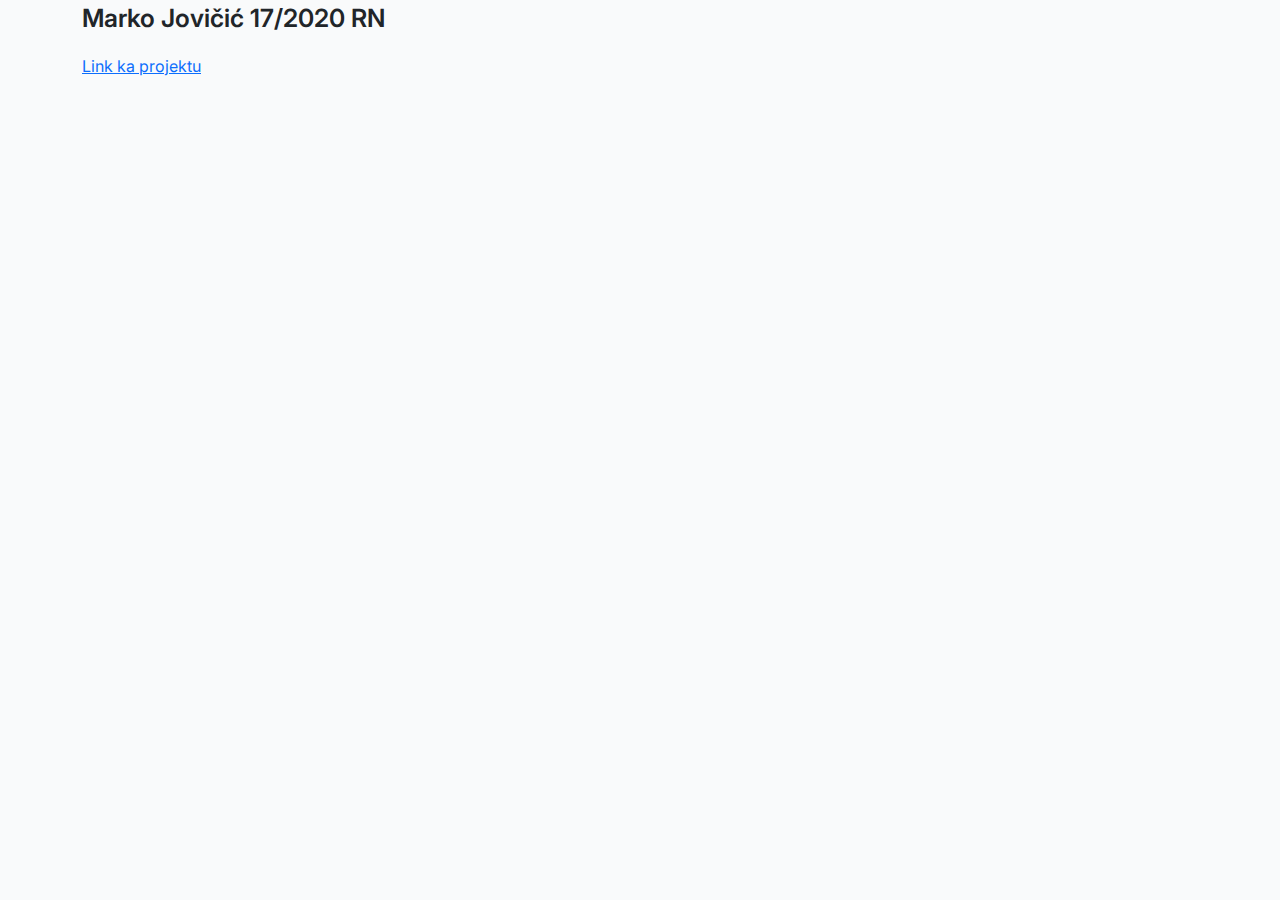
==== commit 402b5f44: "Design fixes" ====
--- a/index.html
+++ b/index.html
@@ -28,7 +28,7 @@
 <body>
   <div class="container">
     <p>Marko Jovičić 17/2020 RN</p>
-    <a href="ponuda.html" target="_self"> Domaci </a>
+    <a href="ponuda.html" target="_self"> Link ka projektu </a>
   </div>
 
 
--- a/mystyle.css
+++ b/mystyle.css
@@ -29,6 +29,17 @@
 /*.container div{
   border: 1px solid black;
 }*/
+.kruzici {
+  width: 50px;
+  height: 50px;
+  text-align: center;
+  background-color: #E0F2FE;
+  border-radius: 50%;
+  padding-top: 12px;
+}
+.business-hosting .kruzici {
+    background-color: #E3FBCC;
+}
 
 
 .navbar .logo1 {
@@ -302,19 +313,13 @@
   box-shadow: 0 2px 3px 0 rgba(0, 0, 0, 0.1), 0 4px 10px 0 rgba(0, 0, 0, 0.1);
 }
 
-
-
-
-/*TODO
-
-border radius ne menja i za elemente ispred carda
-zasto ima ogroman pading ispod velikog teksta
-logo i tekst namesti
-sredi ikonice u kontaktirajte nas
-velicine fontova
-
-
-
-
-
-*/
+.logo-imgb {
+  filter: invert(53%) sepia(56%) saturate(4201%) hue-rotate(192deg) brightness(99%) contrast(98%);
+}
+.logo-imgg {
+  filter: invert(50%) sepia(90%) saturate(7017%) hue-rotate(146deg) brightness(99%) contrast(93%);
+}
+.logo-imgv {
+  filter: invert(25%) sepia(76%) saturate(4419%) hue-rotate(250deg) brightness(93%) contrast(101%);
+}
+
